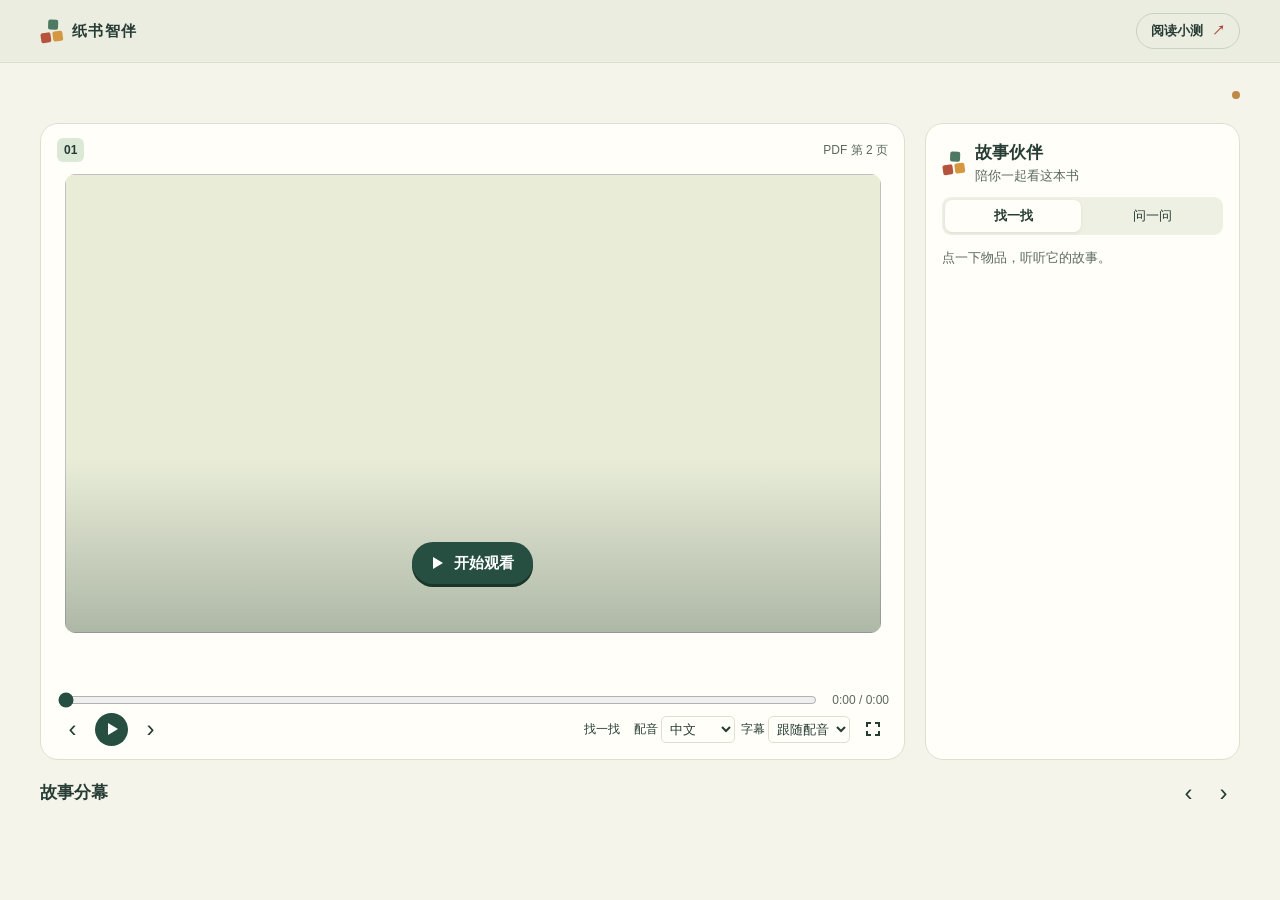
==== reader/index.html @ f3e48ddc "Publish Paperbook Studio" ====
<!doctype html>
<html lang="zh-CN">
<head>
  <meta charset="utf-8">
  <meta name="viewport" content="width=device-width, initial-scale=1">
  <title>双语绘本 · 纸书智伴</title>
  <link rel="stylesheet" href="player.css">
  <script defer src="book.js"></script>
  <script defer src="player.js"></script>
</head>
<body>
  <header class="masthead">
    <div class="wrap top">
      <div class="brand"><span class="blocks" aria-hidden="true"><i></i><i></i><i></i></span> 纸书智伴</div>
      <button id="quiz-top" class="quiet" type="button">阅读小测 <span aria-hidden="true">↗</span></button>
    </div>
  </header>
  <main class="wrap">
    <div class="book-heading">
      <div>
        <h1 id="book-title"></h1>
        <p id="edition-note"></p>
      </div>
      <div class="media-status" id="media-status" aria-live="polite"></div>
    </div>
    <div class="book-grid">
      <section class="player" id="player" aria-label="绘本播放器">
        <div class="scene-head">
          <span id="scene-number" class="scene-number">01</span>
          <h2 id="scene-title"></h2>
          <span class="page-tag" id="scene-page">PDF 第 2 页</span>
        </div>
        <div class="stage" id="stage" aria-label="故事画面">
          <img id="frame" alt="" draggable="false">
          <video id="video" muted playsinline preload="metadata" hidden></video>
          <div id="hotspots" class="hotspots" hidden></div>
          <div id="welcome" class="welcome">
            <button class="start" type="button" id="start"><i class="play-icon" aria-hidden="true"></i> 开始观看</button>
          </div>
          <span id="frame-note" class="frame-note" hidden>首帧观察 · 点一下标记</span>
        </div>
        <div class="subtitle-space"><p id="caption" class="caption" hidden></p></div>
        <div class="controls">
          <label class="progress-line">
            <span class="sr-only">全书进度</span>
            <input type="range" id="timeline" min="0" max="1" step="0.01" value="0">
            <output id="timestamp" aria-live="off">0:00 / 0:00</output>
          </label>
          <div class="control-buttons">
            <button type="button" class="icon-button" id="prev" aria-label="上一幕" title="上一幕"><span aria-hidden="true">‹</span></button>
            <button type="button" class="circle-play" id="play" aria-label="播放" title="播放"><i class="play-icon" aria-hidden="true"></i></button>
            <button type="button" class="icon-button" id="next" aria-label="下一幕" title="下一幕"><span aria-hidden="true">›</span></button>
            <span class="control-spacer"></span>
            <button type="button" id="find" class="control-text" aria-pressed="false">找一找</button>
            <label class="reader-select"><span id="voice-label">配音</span><select id="language"><option value="zh">中文</option><option value="en">English</option></select></label>
            <label class="reader-select"><span id="cc-label">字幕</span><select id="cc"><option value="auto">跟随配音</option><option value="both">中英双行</option><option value="zh">中文</option><option value="en">English</option><option value="off">关闭</option></select></label>
            <button type="button" id="fullscreen" class="icon-button" title="全屏" aria-label="全屏"><i class="full-icon" aria-hidden="true"></i></button>
          </div>
        </div>
      </section>
      <aside class="companion" aria-label="故事伙伴">
        <div class="companion-head">
          <span class="blocks" aria-hidden="true"><i></i><i></i><i></i></span>
          <div><h2>故事伙伴</h2><p>陪你一起看这本书</p></div>
        </div>
        <div class="tabs" role="group" aria-label="故事伙伴功能">
          <button id="objects-tab" type="button" aria-pressed="true">找一找</button>
          <button id="ask-tab" type="button" aria-pressed="false">问一问</button>
        </div>
        <div id="objects-panel" class="panel">
          <div class="panel-content">
            <p id="objects-intro">点一下物品，听听它的故事。</p>
            <div id="object-list" class="chips"></div>
            <div id="object-answer" class="answer" aria-live="polite" hidden></div>
          </div>
          <button class="outline resume" id="continue" type="button" hidden>从原处继续播放 <span aria-hidden="true">›</span></button>
        </div>
        <div id="ask-panel" class="panel" hidden>
          <div class="panel-content">
            <div class="chat" id="chat" aria-live="polite"></div>
            <div class="chips" id="suggestions"></div>
          </div>
          <form id="ask-form" class="ask-form">
            <label for="ask-input" class="sr-only">输入故事问题</label>
            <input id="ask-input" autocomplete="off" placeholder="问一问故事里的事" maxlength="140" required>
            <button type="button" class="mic" id="ask-mic" aria-label="语音提问" title="语音提问"><i class="mic-icon" aria-hidden="true"></i></button>
            <button type="submit" class="send">发送</button>
          </form>
          <p class="voice-status" id="ask-voice-status" role="status"></p>
          <button class="outline resume" id="ask-continue" type="button" hidden>从原处继续播放 <span aria-hidden="true">›</span></button>
        </div>
      </aside>
    </div>
    <section class="scenes" aria-label="故事分幕">
      <div class="scenes-heading">
        <h2>故事分幕 <span id="shot-count"></span></h2>
        <div class="rail-controls">
          <button id="rail-prev" class="icon-button" type="button" aria-label="向左浏览分幕">‹</button>
          <button id="rail-next" class="icon-button" type="button" aria-label="向右浏览分幕">›</button>
        </div>
      </div>
      <div id="scenes" class="scene-rail"></div>
    </section>
  </main>
  <dialog id="quiz" aria-labelledby="quiz-title">
    <div class="quiz-shell">
      <div class="quiz-header">
        <h2 id="quiz-title">阅读小测</h2>
        <button class="icon-button" id="quiz-close" type="button" aria-label="关闭小测">×</button>
      </div>
      <div id="quiz-body"></div>
      <div id="quiz-actions" class="quiz-actions"></div>
    </div>
  </dialog>
  <template id="evidence-template">
    <button class="evidence" type="button"><img alt=""><span></span></button>
  </template>
  <audio id="narration" preload="auto"></audio>
  <audio id="explanation" preload="none"></audio>
</body>
</html>
---- reader/player.css ----
:root {
  color-scheme: light;
  --page: #f5f4ea;
  --paper: #fffef8;
  --ink: #263c34;
  --soft-ink: #5a695e;
  --line: #dfdfd0;
  --green: #264e41;
  --leaf: #dce9d7;
  --rust: #a74632;
  --gold: #f3cc78;
  --sans: "Source Sans 3", "Microsoft YaHei", "PingFang SC", sans-serif;
  --serif: "Noto Serif CJK SC", "Microsoft YaHei", "Songti SC", serif;
}
* { box-sizing: border-box; }
body { margin: 0; background: var(--page); color: var(--ink); font: 15px/1.5 var(--sans); }
button, input, textarea { font: inherit; }
button { cursor: pointer; color: inherit; }
button:disabled { opacity: .45; cursor: default; }
button:focus-visible, input:focus-visible, textarea:focus-visible { outline: 3px solid #b15a3e; outline-offset: 3px; }
[hidden] { display: none !important; }
.wrap { width: min(1336px, calc(100% - 80px)); margin-inline: auto; }
.masthead { background: #ecede1; border-bottom: 1px solid #dedfd2; }
.top { height: 62px; display: flex; align-items: center; justify-content: space-between; }
.brand { display: flex; align-items: center; gap: 10px; font-size: 15px; font-weight: 750; letter-spacing: .09em; }
.blocks { display: grid; grid-template-columns: repeat(2, 10px); grid-template-rows: repeat(2, 10px); gap: 2px; transform: rotate(-8deg); }
.blocks i { background: #b6533c; border-radius: 2px; }
.blocks i:first-child { background: #4d7862; grid-column: 2; transform: translateX(-3px) rotate(10deg); }
.blocks i:last-child { background: #d59740; }
.quiet { border: 1px solid #c8d1c2; border-radius: 999px; padding: 7px 14px; background: transparent; font-size: 13px; font-weight: 700; }
.quiet span { color: var(--rust); margin-inline-start: 5px; }
.quiet:hover, .outline:hover, .icon-button:hover:not(:disabled) { background: var(--leaf); }
.book-heading { display: flex; align-items: end; justify-content: space-between; gap: 18px; margin: 28px 0 21px; }
h1, h2, h3, p { margin: 0; }
h1 { font: 780 clamp(30px, 4vw, 50px)/1.18 var(--serif); letter-spacing: .03em; }
.book-heading p { color: var(--soft-ink); margin-top: 8px; font-size: 14px; }
.media-status { display: flex; align-items: center; gap: 8px; white-space: nowrap; color: var(--soft-ink); font-size: 12px; padding-bottom: 3px; }
.media-status::before { content: ""; height: 8px; width: 8px; border-radius: 50%; background: #bf8844; }
.media-status.complete::before { background: #4c8062; }
.book-grid { display: grid; grid-template-columns: minmax(0, 1fr) minmax(278px, 315px); gap: 20px; align-items: stretch; }
.player, .companion { background: var(--paper); border: 1px solid var(--line); border-radius: 18px; min-width: 0; }
.player { padding: 12px; }
.scene-head { min-height: 38px; display: flex; align-items: center; gap: 10px; padding: 0 4px 10px; }
.scene-number { font-size: 12px; font-weight: 750; font-variant-numeric: tabular-nums; background: var(--leaf); border-radius: 6px; padding: 3px 7px; }
.scene-head h2 { font-size: 15px; line-height: 1.25; font-weight: 750; }
.page-tag { margin-left: auto; font-size: 12px; color: var(--soft-ink); white-space: nowrap; }
.stage { position: relative; display: grid; place-items: center; width: 100%; aspect-ratio: 16 / 9; overflow: hidden; border-radius: 10px; background: #e9edd8; isolation: isolate; }
.stage > img, .stage > video { width: 100%; height: 100%; position: absolute; inset: 0; object-fit: fill; }
.welcome { position: absolute; inset: auto 0 0; display: flex; align-items: end; justify-content: center; padding: 0 16px 6%; background: linear-gradient(transparent, #253c344d); height: 38%; pointer-events: none; }
.start, .main-button { border: 0; border-radius: 999px; background: var(--green); color: white; font-weight: 700; padding: 10px 19px; }
.start { display: inline-flex; align-items: center; gap: 11px; pointer-events: auto; box-shadow: 0 3px 0 #1a362b; }
.start:hover, .main-button:hover:not(:disabled), .send:hover, .circle-play:hover { background: #386555; }
.play-icon { display: inline-block; width: 0; height: 0; border-top: 6px solid transparent; border-bottom: 6px solid transparent; border-left: 10px solid currentColor; margin-left: 2px; }
.play-icon.paused { width: 10px; height: 13px; border: 0; border-right: 3px solid; border-left: 3px solid; margin: 0; }
.frame-note { position: absolute; left: 12px; top: 10px; background: #fffefaee; color: var(--green); border-radius: 999px; padding: 4px 9px; font-size: 11px; z-index: 4; pointer-events: none; }
.controls { padding: 8px 3px 1px; }
.progress-line { display: flex; align-items: center; gap: 13px; }
.progress-line input { min-width: 0; flex: 1; height: 20px; accent-color: var(--green); cursor: pointer; }
.progress-line output { font-size: 12px; color: var(--soft-ink); font-variant-numeric: tabular-nums; white-space: nowrap; }
.control-buttons { display: flex; align-items: center; gap: 6px; margin-top: 1px; }
.icon-button { display: inline-grid; place-items: center; border: 0; min-width: 33px; height: 32px; padding: 0 5px; border-radius: 7px; background: transparent; font: 24px/1 var(--sans); }
.circle-play { border: 0; display: grid; align-items: center; justify-items: center; width: 33px; height: 33px; color: white; background: var(--green); border-radius: 50%; }
.control-spacer { flex: 1; }
.control-text { border: 1px solid transparent; padding: 4px 7px; background: transparent; border-radius: 7px; font-size: 12px; white-space: nowrap; }
.control-text[aria-pressed=true] { background: var(--leaf); }
.control-text:hover { border-color: #b8c5b5; }
.full-icon { display: inline-block; width: 14px; height: 14px; background: linear-gradient(currentColor,currentColor) 0 0/5px 2px, linear-gradient(currentColor,currentColor) 0 0/2px 5px, linear-gradient(currentColor,currentColor) 100% 0/5px 2px, linear-gradient(currentColor,currentColor) 100% 0/2px 5px, linear-gradient(currentColor,currentColor) 0 100%/5px 2px, linear-gradient(currentColor,currentColor) 0 100%/2px 5px, linear-gradient(currentColor,currentColor) 100% 100%/5px 2px, linear-gradient(currentColor,currentColor) 100% 100%/2px 5px; background-repeat: no-repeat; }
.player:fullscreen { border-radius: 0; display: flex; flex-direction: column; justify-content: center; }
.player:fullscreen .stage { width: min(100%, calc((100dvh - 130px) * 16 / 9)); align-self: center; }
.hotspots { position: absolute; inset: 0; z-index: 3; pointer-events: none; }
.hotspot { position: absolute; transform: translate(-50%, -50%); background: transparent; border: 2px solid transparent; border-radius: 12px; pointer-events: auto; min-width: 28px; min-height: 28px; }
.hotspot::after { content: ""; position: absolute; top: 50%; left: 50%; translate: -50% -50%; width: 13px; height: 13px; border: 3px solid #fffdf2; border-radius: 50%; background: #ba532f; box-shadow: 0 0 0 4px #ecab4ca8; }
.hotspot:hover, .hotspot[aria-pressed=true] { border-color: #fff8d8; box-shadow: 0 0 0 2px #a74632; background: #f4c78240; }
.hotspot[aria-pressed=true]::after { width: 0; height: 0; border: 0; }
.companion { display: flex; flex-direction: column; min-height: 420px; }
.companion-head { display: flex; align-items: center; gap: 11px; margin: 16px 16px 12px; }
.avatar { width: 48px; height: 48px; object-fit: cover; border: 1px solid #e5d4af; border-radius: 50%; background: #f8ebcc; }
.companion-head h2 { font-size: 17px; }
.companion-head p, .panel-content > p { font-size: 13px; color: var(--soft-ink); }
.tabs { margin: 0 16px; display: grid; grid-template-columns: 1fr 1fr; gap: 3px; background: #eef0e4; border-radius: 9px; padding: 3px; }
.tabs button { border: 0; background: transparent; padding: 6px; border-radius: 7px; font-size: 13px; }
.tabs button[aria-pressed=true] { background: var(--paper); box-shadow: 0 1px 3px #263c341a; font-weight: 750; }
.panel { min-height: 0; display: flex; flex: 1; flex-direction: column; padding: 13px 16px 16px; }
.panel-content { flex: 1; min-height: 0; }
.chips { display: flex; flex-wrap: wrap; gap: 7px; margin-top: 10px; }
.chip { border: 1px solid #d4decd; border-radius: 999px; padding: 5px 9px; background: #f1f5eb; font-size: 12px; text-align: left; }
.chip:hover, .chip[aria-pressed=true] { background: var(--leaf); border-color: #96aa93; }
.answer { background: #eef2e7; padding: 11px 12px; border-radius: 11px; margin: 13px 0 5px; line-height: 1.65; font-size: 14px; }
.answer strong { display: block; margin-bottom: 3px; }
.answer p + p { margin-top: 6px; }
.outline { border: 1px solid #c8d1c2; border-radius: 8px; background: var(--paper); padding: 7px 10px; font-size: 13px; }
.resume { width: 100%; display: flex; justify-content: space-between; gap: 10px; margin-top: 9px; }
.chat { max-height: 230px; overflow-y: auto; display: flex; flex-direction: column; gap: 7px; }
.chat p { padding: 8px 10px; border-radius: 9px; font-size: 13px; }
.chat .from-child { align-self: end; background: #f9eacf; max-width: 90%; }
.chat .from-book { background: #eef2e7; }
.ask-form { display: flex; align-items: center; gap: 4px; margin-top: 13px; border: 1px solid var(--line); padding: 4px; border-radius: 9px; }
.ask-form input { flex: 1; min-width: 0; color: var(--ink); background: transparent; border: 0; padding: 5px; font-size: 12px; }
.send { background: var(--green); color: white; border: 0; padding: 5px 8px; border-radius: 6px; font-size: 12px; white-space: nowrap; }
.mic { display: grid; place-items: center; padding: 0; width: 30px; height: 30px; border: 0; background: transparent; border-radius: 5px; flex: 0 0 auto; }
.mic:hover, .mic[aria-pressed=true] { background: var(--leaf); }
.mic-icon { position: relative; display: inline-block; width: 8px; height: 12px; border: 1.5px solid currentColor; border-radius: 6px; margin-bottom: 4px; }
.mic-icon::after { content: ""; position: absolute; bottom: -5px; left: -3.5px; width: 12px; height: 7px; border: 1.5px solid currentColor; border-top: 0; border-radius: 0 0 9px 9px; }
.voice-status { margin-top: 5px; color: var(--soft-ink); font-size: 12px; }
.scenes { margin: 17px 0 27px; }
.scenes-heading { display: flex; justify-content: space-between; align-items: center; gap: 8px; margin-bottom: 7px; }
.scenes-heading h2 { font-size: 17px; }
.scenes-heading h2 span { color: var(--soft-ink); font-size: 12px; font-weight: 450; margin-left: 7px; }
.rail-controls { display: flex; gap: 2px; }
.scene-rail { display: grid; grid-auto-flow: column; grid-auto-columns: minmax(127px, 1fr); gap: 10px; overflow: auto; padding: 3px 3px 8px; scroll-snap-type: x proximity; scrollbar-width: thin; scrollbar-color: #b5c4b2 transparent; }
.scene-card { border: 1px solid var(--line); border-radius: 10px; background: var(--paper); padding: 4px 4px 6px; text-align: left; min-width: 0; scroll-snap-align: start; }
.scene-card:hover { border-color: #9eae9e; }
.scene-card[aria-current=true] { border-color: var(--green); box-shadow: 0 0 0 1px var(--green); }
.scene-card img { display: block; width: 100%; aspect-ratio: 16 / 9; object-fit: cover; border-radius: 6px; }
.scene-card span { display: block; overflow: hidden; text-overflow: ellipsis; white-space: nowrap; padding: 5px 3px 0; font-size: 12px; }
.scene-card b { color: var(--rust); margin-right: 4px; font-variant-numeric: tabular-nums; }
dialog { width: min(680px, calc(100% - 26px)); max-height: calc(100dvh - 32px); border: 1px solid var(--line); border-radius: 16px; background: var(--paper); color: var(--ink); padding: 0; }
dialog::backdrop { background: #1c2e29a6; }
.quiz-shell { padding: 20px 22px; }
.quiz-header { display: flex; justify-content: space-between; align-items: center; margin-bottom: 13px; border-bottom: 1px solid var(--line); padding-bottom: 9px; }
.quiz-header h2 { font-size: 20px; }
.quiz-meta { color: var(--rust); font-size: 13px; font-weight: 700; }
.quiz-question { margin: 6px 0 13px; font-size: 19px; }
.options { display: grid; gap: 8px; }
.options.visual { grid-template-columns: repeat(3,minmax(0,1fr)); }
.option { border: 1px solid var(--line); border-radius: 9px; padding: 8px; background: transparent; text-align: left; }
.option:hover:not(:disabled), .option[aria-pressed=true] { border-color: #78977e; background: #ecf2e5; }
.option img { width: 100%; aspect-ratio: 16 / 9; object-fit: cover; display: block; border-radius: 5px; }
.option .choice-images { display: flex; gap: 3px; margin-bottom: 5px; }
.option .choice-images img { min-width: 0; }
.option .choice-images img:nth-last-child(2), .option .choice-images img:nth-child(2) { width: calc(50% - 1.5px); }
.quiz-actions { display: flex; flex-wrap: wrap; gap: 7px; justify-content: end; align-items: center; margin-top: 14px; }
.quiz-feedback { margin-top: 12px; padding: 9px 10px; border-radius: 7px; background: #f6efda; font-size: 14px; }
.evidence-list { display: flex; gap: 5px; flex-wrap: wrap; margin: 8px 0 4px; }
.evidence { display: inline-flex; align-items: center; gap: 6px; text-align: start; border: 1px solid var(--line); border-radius: 7px; background: #fffefa; font-size: 11px; padding: 3px 6px 3px 3px; }
.evidence:hover { background: var(--leaf); }
.evidence img { width: 35px; height: 20px; border-radius: 3px; object-fit: cover; }
.quiz-input { width: 100%; background: var(--paper); color: var(--ink); border: 1px solid #bbc8b9; border-radius: 8px; padding: 8px 10px; margin-top: 9px; }
.quiz-return { position: fixed; bottom: 15px; right: 15px; z-index: 7; box-shadow: 0 2px 12px #23372f40; }
.sr-only { position: absolute; width: 1px; height: 1px; padding: 0; margin: -1px; overflow: hidden; clip: rect(0,0,0,0); white-space: nowrap; border: 0; }
@media (min-width: 1100px) {
  .player .stage { max-height: 51vh; width: min(100%, calc(51vh * 16 / 9)); margin-inline: auto; }
  .player:fullscreen .stage { max-height: none; width: min(100%, calc((100dvh - 130px) * 16 / 9)); }
}
@media (max-width: 850px) {
  .wrap { width: calc(100% - 30px); }
  .book-grid { grid-template-columns: minmax(0,1fr); gap: 12px; }
  .companion { min-height: 245px; }
  .companion-head { margin-top: 12px; }
  .chat { max-height: 170px; }
}
@media (max-width: 475px) {
  .wrap { width: calc(100% - 22px); }
  .top { height: 51px; }
  .book-heading { margin-top: 19px; align-items: flex-start; flex-direction: column; gap: 6px; }
  .player { padding: 7px; }
  .options.visual { grid-template-columns: 1fr; }
  .options.visual .option { display: grid; grid-template-columns: 105px 1fr; align-items: center; gap: 7px; }
  .options.visual .choice-images { margin: 0; }
  .quiz-shell { padding: 14px; }
}
.subtitle-space { min-height: 3.1em; display: grid; place-items: center; padding: 4px 2%; }
#caption { position: static; margin: 0; background: transparent; color: white; text-align: center; white-space: pre-line; overflow-wrap: anywhere; font: 750 clamp(17px,2vw,25px)/1.4 var(--sans); -webkit-text-stroke: 3.2px #141414; paint-order: stroke fill; }
.reader-select { display:inline-flex; align-items:center; gap:3px; font-size:12px; }
.reader-select select { max-width:100%; color:var(--ink); background:var(--paper); padding:4px; border:1px solid var(--line); border-radius:5px; }
.control-buttons { flex-wrap:wrap; }
@media(max-width:475px) { .control-spacer { display:none; } .reader-select { font-size:11px; } }
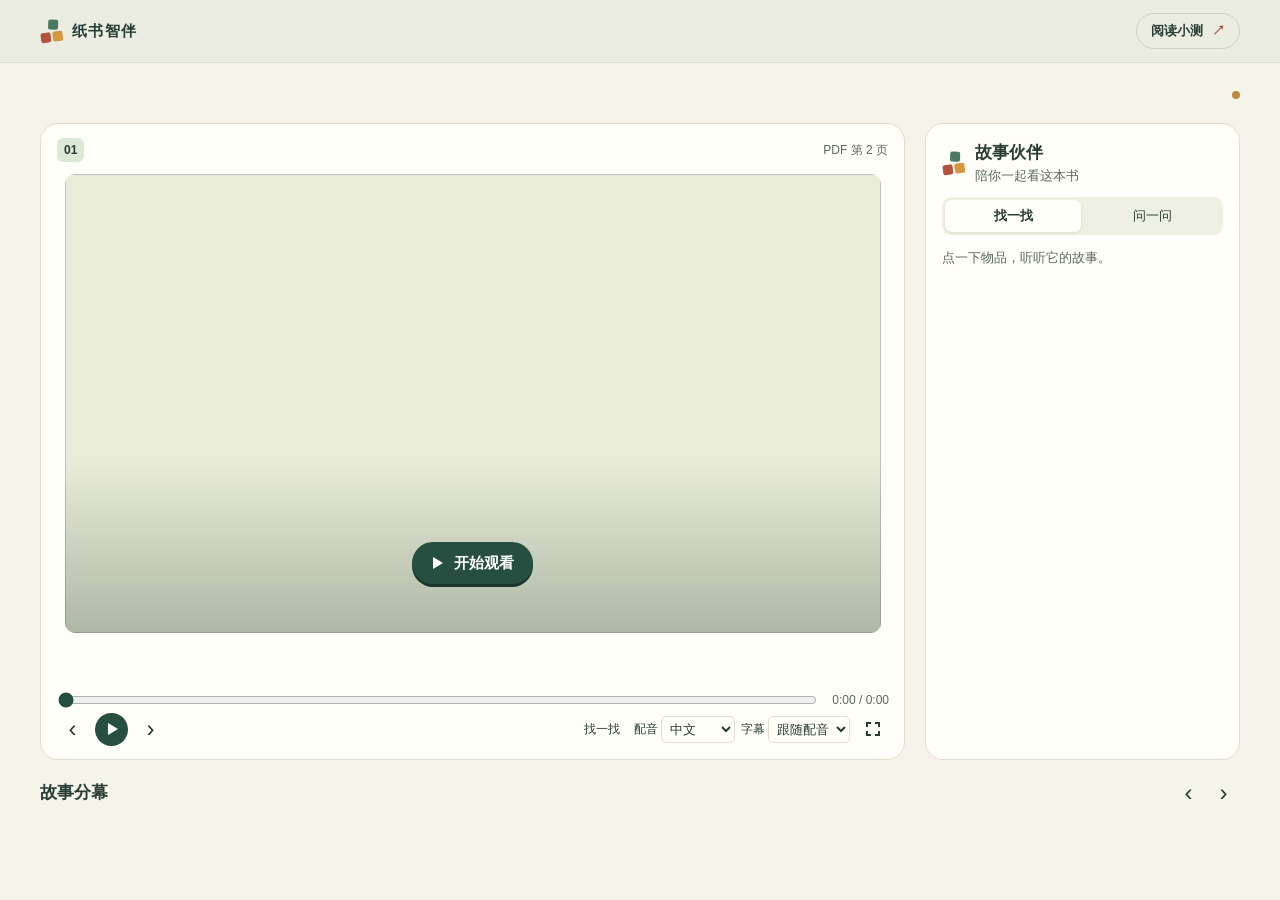
==== commit 33c91523: "校验绘本成片情节与暂停热区" ====
--- a/reader/index.html
+++ b/reader/index.html
@@ -37,7 +37,7 @@
           <div id="welcome" class="welcome">
             <button class="start" type="button" id="start"><i class="play-icon" aria-hidden="true"></i> 开始观看</button>
           </div>
-          <span id="frame-note" class="frame-note" hidden>首帧观察 · 点一下标记</span>
+          <span id="frame-note" class="frame-note" hidden>点一下标记来探索</span>
         </div>
         <div class="subtitle-space"><p id="caption" class="caption" hidden></p></div>
         <div class="controls">
